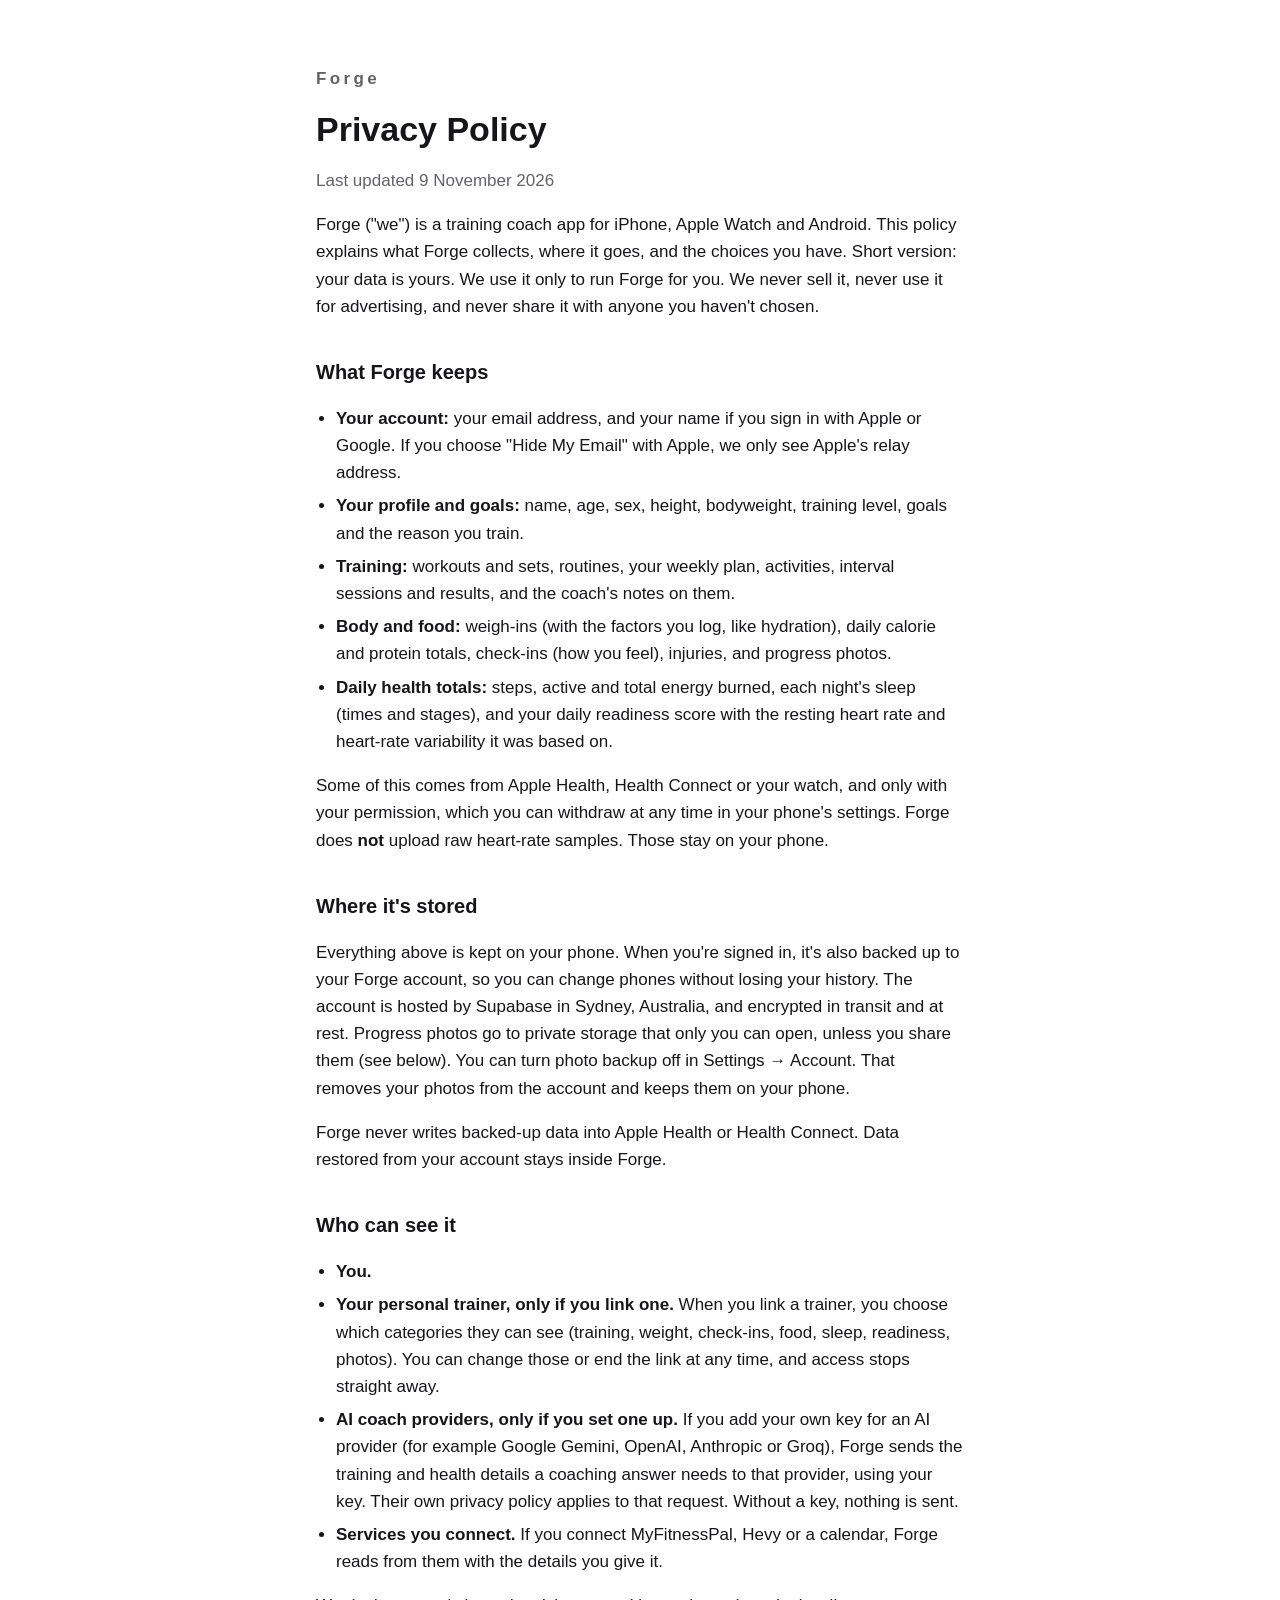
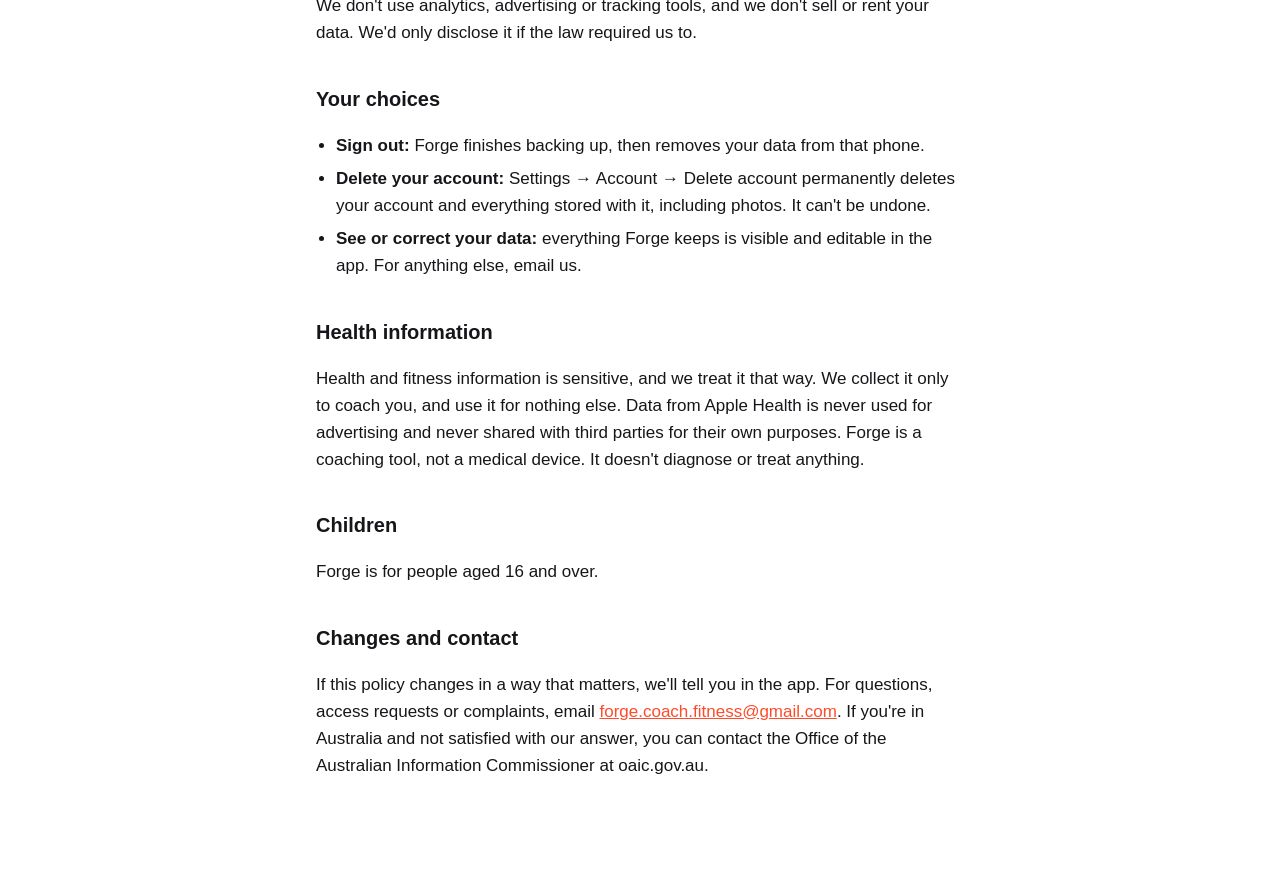
==== privacy.html @ 1cde78c6 "Forge home page, privacy policy and terms Co-Authored-By: Claude Opus 5.5 <noreply@anthropic.com>" ====
<!doctype html>
<html lang="en">
<head>
<meta charset="utf-8">
<meta name="viewport" content="width=device-width, initial-scale=1">
<title>Forge Privacy Policy</title>
<link rel="stylesheet" href="style.css">
</head>
<body>
<main>
<p class="back"><a href="./">Forge</a></p>
<h1>Privacy Policy</h1>
<p class="muted">Last updated 9 November 2026</p>

<p>Forge ("we") is a training coach app for iPhone, Apple Watch and Android. This policy explains what
Forge collects, where it goes, and the choices you have. Short version: your data is yours. We use it only to run Forge for
you. We never sell it, never use it for advertising, and never share it with anyone you haven't chosen.</p>

<h2>What Forge keeps</h2>
<ul>
<li><strong>Your account:</strong> your email address, and your name if you sign in with Apple or Google. If you choose
"Hide My Email" with Apple, we only see Apple's relay address.</li>
<li><strong>Your profile and goals:</strong> name, age, sex, height, bodyweight, training level, goals and the reason you
train.</li>
<li><strong>Training:</strong> workouts and sets, routines, your weekly plan, activities, interval sessions and results,
and the coach's notes on them.</li>
<li><strong>Body and food:</strong> weigh-ins (with the factors you log, like hydration), daily calorie and protein
totals, check-ins (how you feel), injuries, and progress photos.</li>
<li><strong>Daily health totals:</strong> steps, active and total energy burned, each night's sleep (times and stages),
and your daily readiness score with the resting heart rate and heart-rate variability it was based on.</li>
</ul>
<p>Some of this comes from Apple Health, Health Connect or your watch, and only with your permission, which you can
withdraw at any time in your phone's settings. Forge does <strong>not</strong> upload raw heart-rate samples. Those stay
on your phone.</p>

<h2>Where it's stored</h2>
<p>Everything above is kept on your phone. When you're signed in, it's also backed up to your Forge account, so you can
change phones without losing your history. The account is hosted by Supabase in Sydney, Australia, and encrypted in transit and
at rest. Progress photos go to private storage that only you can open, unless you share them (see below). You can turn
photo backup off in Settings → Account. That removes your photos from the account and keeps them on your phone.</p>
<p>Forge never writes backed-up data into Apple Health or Health Connect. Data restored from your account stays inside
Forge.</p>

<h2>Who can see it</h2>
<ul>
<li><strong>You.</strong></li>
<li><strong>Your personal trainer, only if you link one.</strong> When you link a trainer, you choose which categories
they can see (training, weight, check-ins, food, sleep, readiness, photos). You can change those or end the link at any
time, and access stops straight away.</li>
<li><strong>AI coach providers, only if you set one up.</strong> If you add your own key for an AI provider (for example
Google Gemini, OpenAI, Anthropic or Groq), Forge sends the training and health details a coaching answer needs to that
provider, using your key. Their own privacy policy applies to that request. Without a key, nothing is sent.</li>
<li><strong>Services you connect.</strong> If you connect MyFitnessPal, Hevy or a calendar, Forge reads from them with
the details you give it.</li>
</ul>
<p>We don't use analytics, advertising or tracking tools, and we don't sell or rent your data. We'd only disclose it if
the law required us to.</p>

<h2>Your choices</h2>
<ul>
<li><strong>Sign out:</strong> Forge finishes backing up, then removes your data from that phone.</li>
<li><strong>Delete your account:</strong> Settings → Account → Delete account permanently deletes your account and
everything stored with it, including photos. It can't be undone.</li>
<li><strong>See or correct your data:</strong> everything Forge keeps is visible and editable in the app. For anything
else, email us.</li>
</ul>

<h2>Health information</h2>
<p>Health and fitness information is sensitive, and we treat it that way. We collect it only to coach you, and use it
for nothing else. Data from Apple Health is never used for advertising and never shared with third parties for their own
purposes. Forge is a coaching tool, not a medical device. It doesn't diagnose or treat anything.</p>

<h2>Children</h2>
<p>Forge is for people aged 16 and over.</p>

<h2>Changes and contact</h2>
<p>If this policy changes in a way that matters, we'll tell you in the app. For questions, access requests or
complaints, email <a href="mailto:forge.coach.fitness@gmail.com">forge.coach.fitness@gmail.com</a>. If you're in Australia and not satisfied with our answer, you
can contact the Office of the Australian Information Commissioner at oaic.gov.au.</p>
</main>
</body>
</html>
---- style.css ----
:root { --bg: #0f0f12; --text: #f2f2f4; --muted: #9a9aa3; --accent: #ff4b2b; --line: #26262c; }
@media (prefers-color-scheme: light) { :root { --bg: #ffffff; --text: #16161a; --muted: #62626b; --line: #e6e6ea; } }
* { box-sizing: border-box; }
body { margin: 0; background: var(--bg); color: var(--text); font: 17px/1.6 -apple-system, BlinkMacSystemFont, "Segoe UI", Roboto, sans-serif; }
main { max-width: 680px; margin: 0 auto; padding: 48px 16px 80px; }
h1 { font-size: 34px; line-height: 1.2; margin: 8px 0 4px; }
h2 { font-size: 20px; margin: 36px 0 8px; }
a { color: var(--accent); }
ul { padding-left: 20px; }
li { margin: 6px 0; }
.muted { color: var(--muted); }
.back a { color: var(--muted); text-decoration: none; font-weight: 600; letter-spacing: .2em; }
.home { padding-top: 18vh; }
.mark { font-size: 56px; letter-spacing: .3em; margin: 0; }
.lede { color: var(--muted); font-size: 20px; margin-top: 4px; }
nav { display: flex; gap: 20px; flex-wrap: wrap; margin-top: 32px; border-top: 1px solid var(--line); padding-top: 20px; }
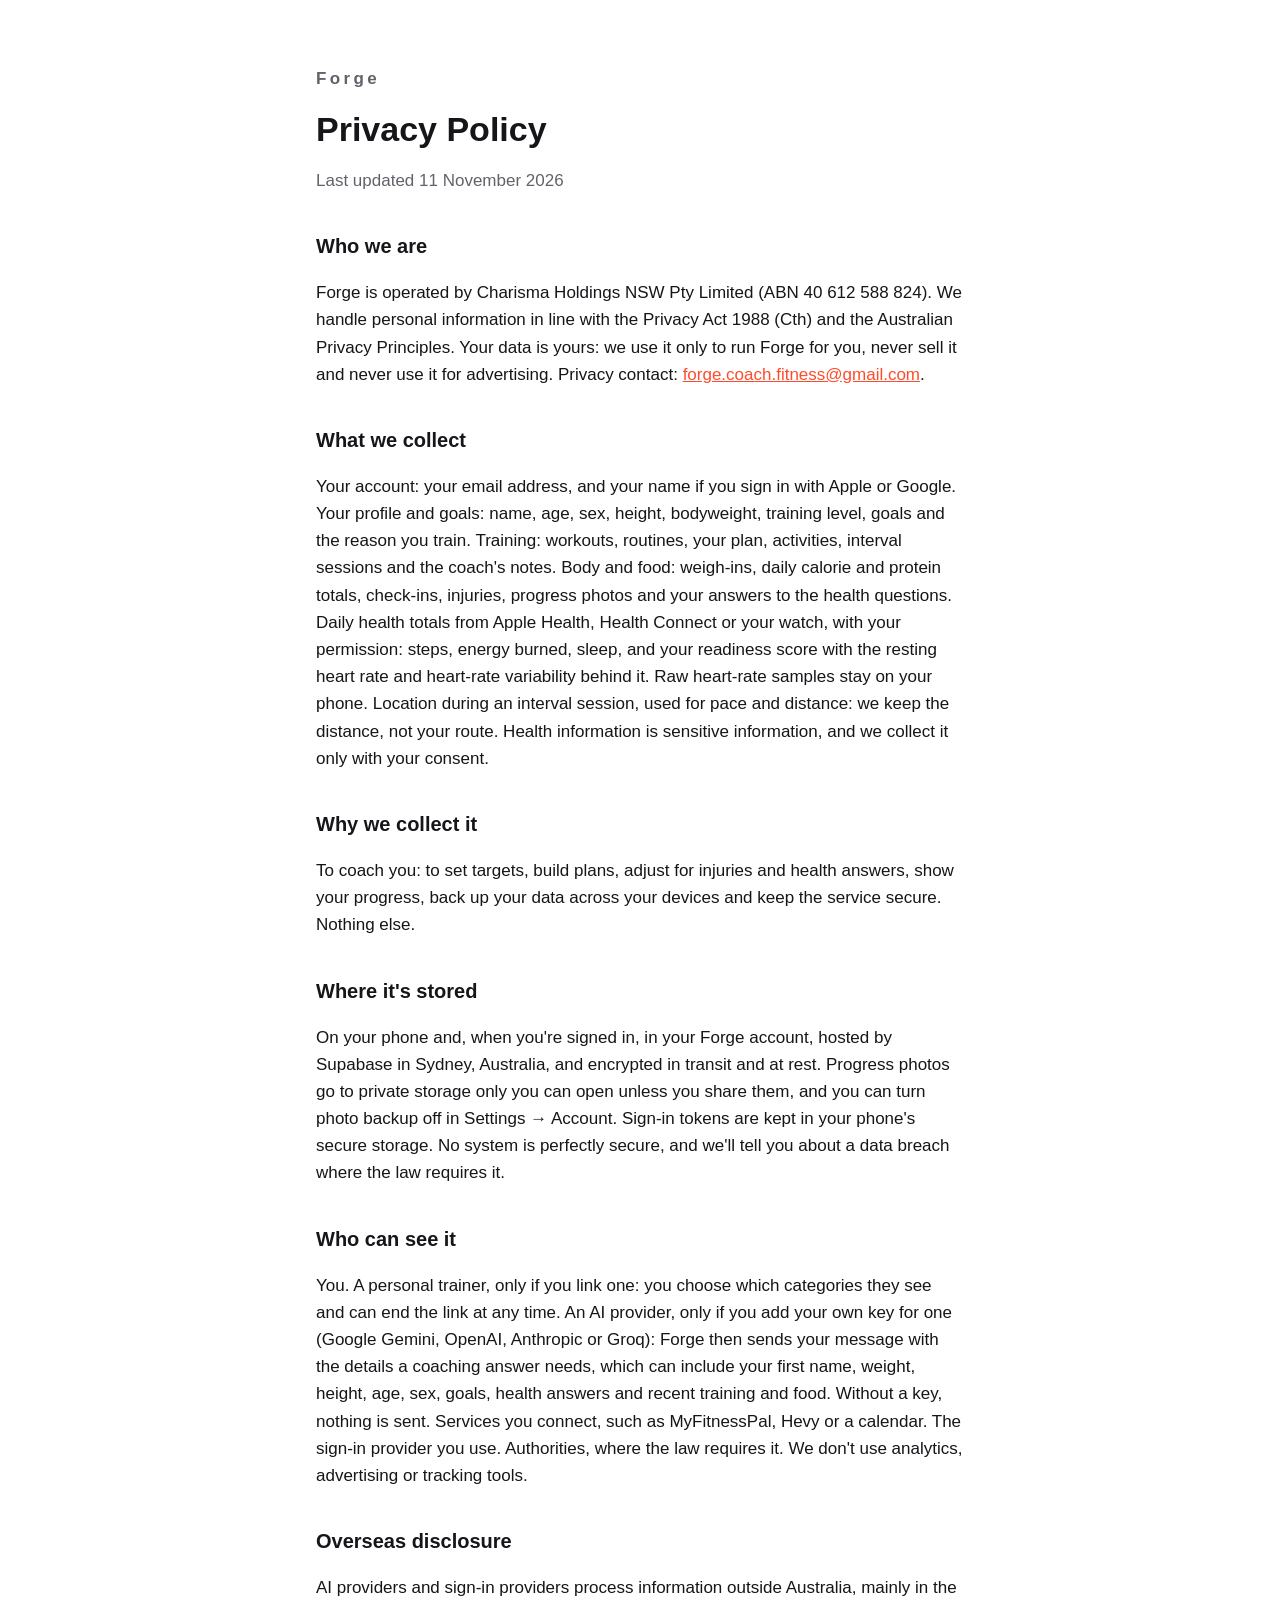
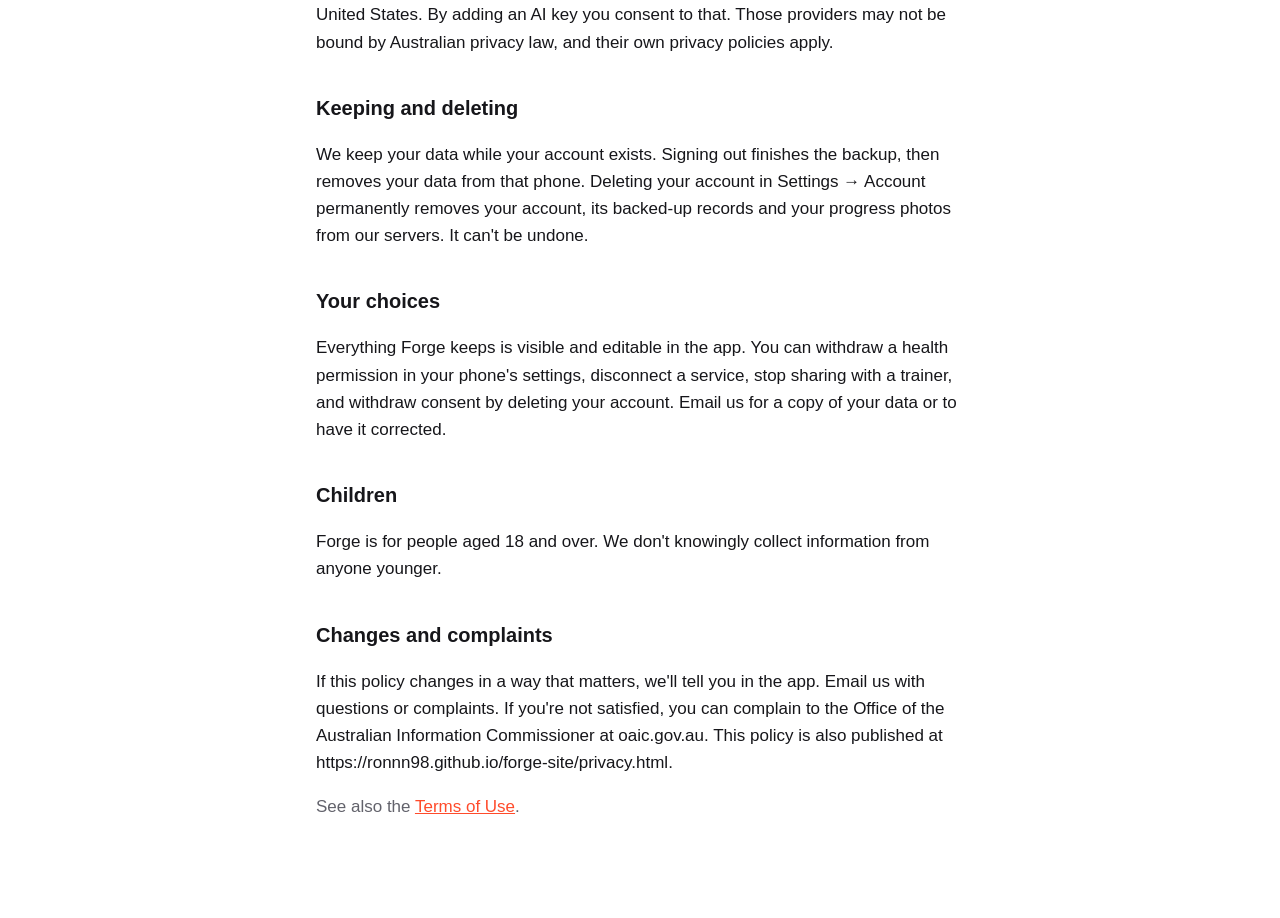
==== commit 032717a8: "Privacy policy and terms: version 2 (entity and ABN, 18+, Australia only, AI and overseas disclosure" ====
--- a/privacy.html
+++ b/privacy.html
@@ -10,73 +10,39 @@
 <main>
 <p class="back"><a href="./">Forge</a></p>
 <h1>Privacy Policy</h1>
-<p class="muted">Last updated 9 November 2026</p>
+<p class="muted">Last updated 11 November 2026</p>
 
-<p>Forge ("we") is a training coach app for iPhone, Apple Watch and Android. This policy explains what
-Forge collects, where it goes, and the choices you have. Short version: your data is yours. We use it only to run Forge for
-you. We never sell it, never use it for advertising, and never share it with anyone you haven't chosen.</p>
+<h2>Who we are</h2>
+<p>Forge is operated by Charisma Holdings NSW Pty Limited (ABN 40 612 588 824). We handle personal information in line with the Privacy Act 1988 (Cth) and the Australian Privacy Principles. Your data is yours: we use it only to run Forge for you, never sell it and never use it for advertising. Privacy contact: <a href="mailto:forge.coach.fitness@gmail.com">forge.coach.fitness@gmail.com</a>.</p>
 
-<h2>What Forge keeps</h2>
-<ul>
-<li><strong>Your account:</strong> your email address, and your name if you sign in with Apple or Google. If you choose
-"Hide My Email" with Apple, we only see Apple's relay address.</li>
-<li><strong>Your profile and goals:</strong> name, age, sex, height, bodyweight, training level, goals and the reason you
-train.</li>
-<li><strong>Training:</strong> workouts and sets, routines, your weekly plan, activities, interval sessions and results,
-and the coach's notes on them.</li>
-<li><strong>Body and food:</strong> weigh-ins (with the factors you log, like hydration), daily calorie and protein
-totals, check-ins (how you feel), injuries, and progress photos.</li>
-<li><strong>Daily health totals:</strong> steps, active and total energy burned, each night's sleep (times and stages),
-and your daily readiness score with the resting heart rate and heart-rate variability it was based on.</li>
-</ul>
-<p>Some of this comes from Apple Health, Health Connect or your watch, and only with your permission, which you can
-withdraw at any time in your phone's settings. Forge does <strong>not</strong> upload raw heart-rate samples. Those stay
-on your phone.</p>
+<h2>What we collect</h2>
+<p>Your account: your email address, and your name if you sign in with Apple or Google. Your profile and goals: name, age, sex, height, bodyweight, training level, goals and the reason you train. Training: workouts, routines, your plan, activities, interval sessions and the coach's notes. Body and food: weigh-ins, daily calorie and protein totals, check-ins, injuries, progress photos and your answers to the health questions. Daily health totals from Apple Health, Health Connect or your watch, with your permission: steps, energy burned, sleep, and your readiness score with the resting heart rate and heart-rate variability behind it. Raw heart-rate samples stay on your phone. Location during an interval session, used for pace and distance: we keep the distance, not your route. Health information is sensitive information, and we collect it only with your consent.</p>
 
-<h2>Where it's stored</h2>
-<p>Everything above is kept on your phone. When you're signed in, it's also backed up to your Forge account, so you can
-change phones without losing your history. The account is hosted by Supabase in Sydney, Australia, and encrypted in transit and
-at rest. Progress photos go to private storage that only you can open, unless you share them (see below). You can turn
-photo backup off in Settings → Account. That removes your photos from the account and keeps them on your phone.</p>
-<p>Forge never writes backed-up data into Apple Health or Health Connect. Data restored from your account stays inside
-Forge.</p>
+<h2>Why we collect it</h2>
+<p>To coach you: to set targets, build plans, adjust for injuries and health answers, show your progress, back up your data across your devices and keep the service secure. Nothing else.</p>
+
+<h2>Where it&#x27;s stored</h2>
+<p>On your phone and, when you're signed in, in your Forge account, hosted by Supabase in Sydney, Australia, and encrypted in transit and at rest. Progress photos go to private storage only you can open unless you share them, and you can turn photo backup off in Settings → Account. Sign-in tokens are kept in your phone's secure storage. No system is perfectly secure, and we'll tell you about a data breach where the law requires it.</p>
 
 <h2>Who can see it</h2>
-<ul>
-<li><strong>You.</strong></li>
-<li><strong>Your personal trainer, only if you link one.</strong> When you link a trainer, you choose which categories
-they can see (training, weight, check-ins, food, sleep, readiness, photos). You can change those or end the link at any
-time, and access stops straight away.</li>
-<li><strong>AI coach providers, only if you set one up.</strong> If you add your own key for an AI provider (for example
-Google Gemini, OpenAI, Anthropic or Groq), Forge sends the training and health details a coaching answer needs to that
-provider, using your key. Their own privacy policy applies to that request. Without a key, nothing is sent.</li>
-<li><strong>Services you connect.</strong> If you connect MyFitnessPal, Hevy or a calendar, Forge reads from them with
-the details you give it.</li>
-</ul>
-<p>We don't use analytics, advertising or tracking tools, and we don't sell or rent your data. We'd only disclose it if
-the law required us to.</p>
+<p>You. A personal trainer, only if you link one: you choose which categories they see and can end the link at any time. An AI provider, only if you add your own key for one (Google Gemini, OpenAI, Anthropic or Groq): Forge then sends your message with the details a coaching answer needs, which can include your first name, weight, height, age, sex, goals, health answers and recent training and food. Without a key, nothing is sent. Services you connect, such as MyFitnessPal, Hevy or a calendar. The sign-in provider you use. Authorities, where the law requires it. We don't use analytics, advertising or tracking tools.</p>
+
+<h2>Overseas disclosure</h2>
+<p>AI providers and sign-in providers process information outside Australia, mainly in the United States. By adding an AI key you consent to that. Those providers may not be bound by Australian privacy law, and their own privacy policies apply.</p>
+
+<h2>Keeping and deleting</h2>
+<p>We keep your data while your account exists. Signing out finishes the backup, then removes your data from that phone. Deleting your account in Settings → Account permanently removes your account, its backed-up records and your progress photos from our servers. It can't be undone.</p>
 
 <h2>Your choices</h2>
-<ul>
-<li><strong>Sign out:</strong> Forge finishes backing up, then removes your data from that phone.</li>
-<li><strong>Delete your account:</strong> Settings → Account → Delete account permanently deletes your account and
-everything stored with it, including photos. It can't be undone.</li>
-<li><strong>See or correct your data:</strong> everything Forge keeps is visible and editable in the app. For anything
-else, email us.</li>
-</ul>
-
-<h2>Health information</h2>
-<p>Health and fitness information is sensitive, and we treat it that way. We collect it only to coach you, and use it
-for nothing else. Data from Apple Health is never used for advertising and never shared with third parties for their own
-purposes. Forge is a coaching tool, not a medical device. It doesn't diagnose or treat anything.</p>
+<p>Everything Forge keeps is visible and editable in the app. You can withdraw a health permission in your phone's settings, disconnect a service, stop sharing with a trainer, and withdraw consent by deleting your account. Email us for a copy of your data or to have it corrected.</p>
 
 <h2>Children</h2>
-<p>Forge is for people aged 16 and over.</p>
+<p>Forge is for people aged 18 and over. We don't knowingly collect information from anyone younger.</p>
 
-<h2>Changes and contact</h2>
-<p>If this policy changes in a way that matters, we'll tell you in the app. For questions, access requests or
-complaints, email <a href="mailto:forge.coach.fitness@gmail.com">forge.coach.fitness@gmail.com</a>. If you're in Australia and not satisfied with our answer, you
-can contact the Office of the Australian Information Commissioner at oaic.gov.au.</p>
+<h2>Changes and complaints</h2>
+<p>If this policy changes in a way that matters, we'll tell you in the app. Email us with questions or complaints. If you're not satisfied, you can complain to the Office of the Australian Information Commissioner at oaic.gov.au. This policy is also published at https://ronnn98.github.io/forge-site/privacy.html.</p>
+
+<p class="muted">See also the <a href="terms.html">Terms of Use</a>.</p>
 </main>
 </body>
 </html>
